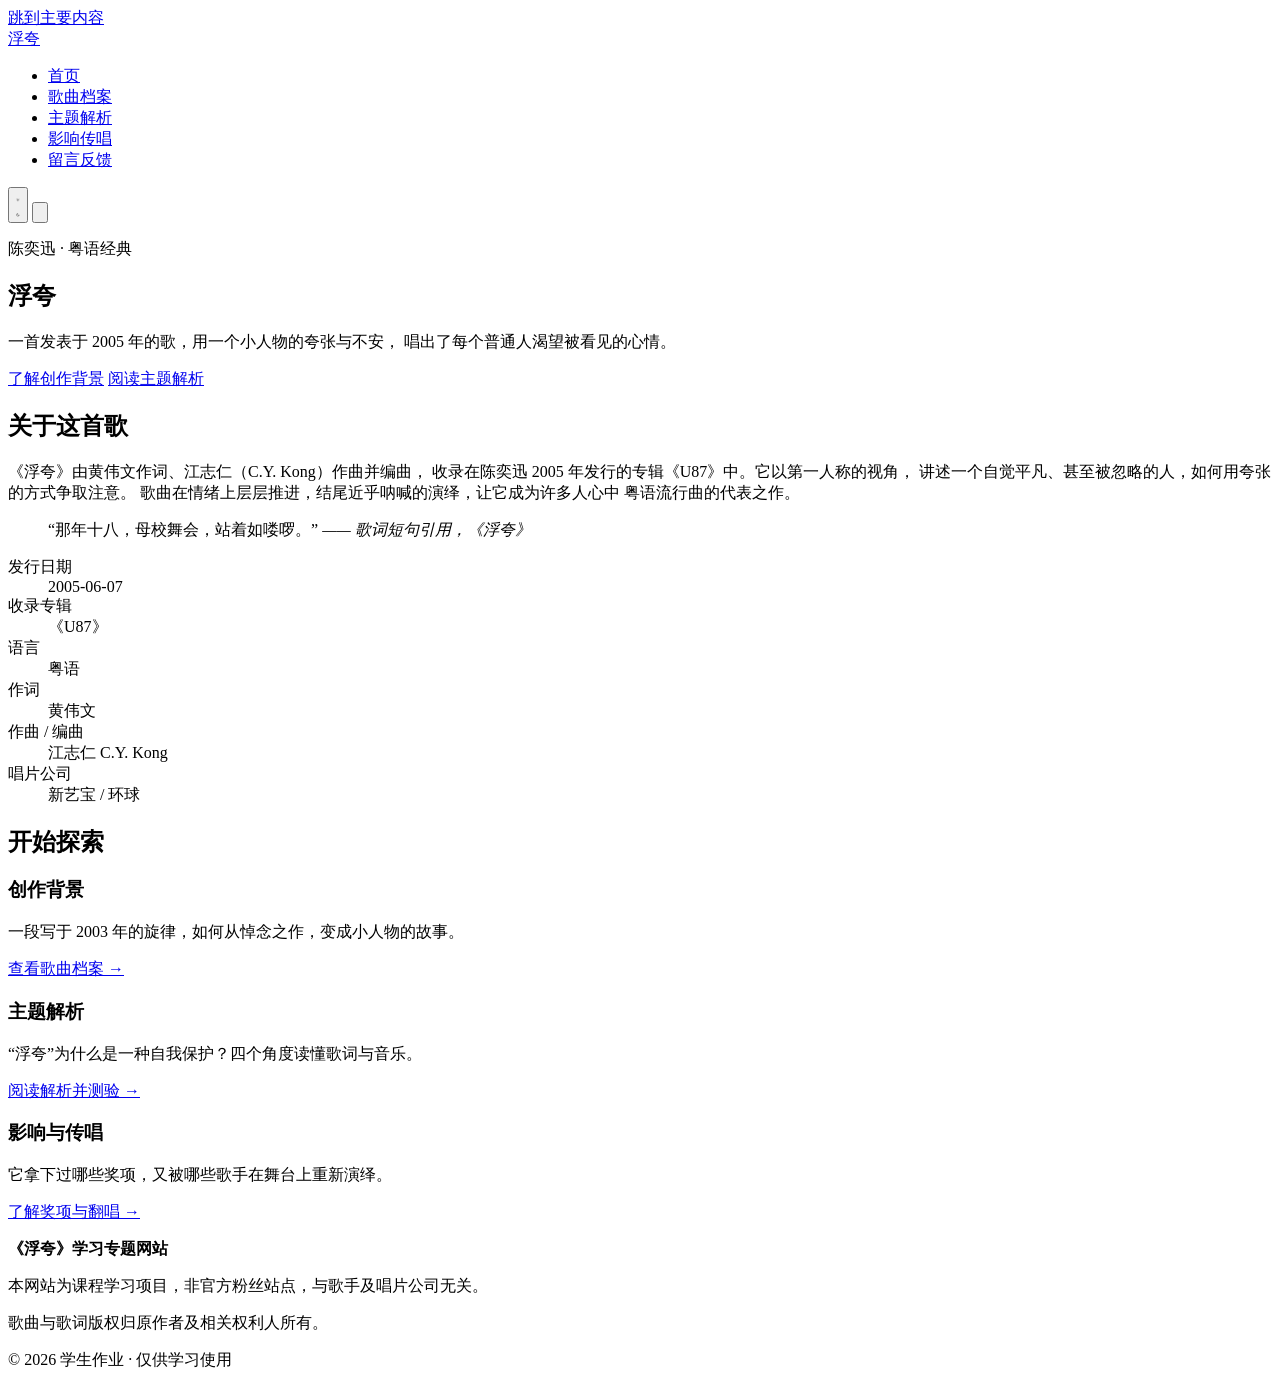
==== index.html @ 6de5d113 "feat: 五页语义化 HTML、可访问导航与联系表单" ====
<!DOCTYPE html>
<html lang="zh-CN" data-theme="dark">
<head>
  <meta charset="UTF-8" />
  <meta name="viewport" content="width=device-width, initial-scale=1.0" />
  <title>浮夸 · 陈奕迅 | 专题网站</title>
  <meta
    name="description"
    content="一个关于陈奕迅《浮夸》的专题网站：梳理歌曲的创作背景、主题解析、奖项与传唱，带交互小测验。"
  />
  <meta property="og:title" content="浮夸 · 陈奕迅专题网站" />
  <meta property="og:description" content="从创作背景到主题解析，读懂这首小人物的呐喊。" />
  <meta property="og:type" content="website" />

  <!-- 在渲染前确定主题，避免亮/暗切换闪烁 -->
  <script>
    (function () {
      try {
        var saved = localStorage.getItem("theme");
        var prefersLight = window.matchMedia("(prefers-color-scheme: light)").matches;
        var theme = saved || (prefersLight ? "light" : "dark");
        document.documentElement.setAttribute("data-theme", theme);
      } catch (e) {
        document.documentElement.setAttribute("data-theme", "dark");
      }
    })();
  </script>

  <link rel="stylesheet" href="css/styles.css" />
</head>
<body>
  <a class="skip-link" href="#main">跳到主要内容</a>

  <header class="site-header">
    <nav class="container nav-wrapper" aria-label="主导航">
      <a class="brand" href="index.html">浮<span>夸</span></a>

      <ul class="nav-list" id="nav-list">
        <li><a href="index.html" aria-current="page">首页</a></li>
        <li><a href="about.html">歌曲档案</a></li>
        <li><a href="analysis.html">主题解析</a></li>
        <li><a href="impact.html">影响传唱</a></li>
        <li><a href="contact.html">留言反馈</a></li>
      </ul>

      <div class="nav-actions">
        <button class="icon-btn" type="button" data-theme-toggle>
          <svg class="icon-sun" viewBox="0 0 24 24" fill="none" stroke="currentColor" stroke-width="2" aria-hidden="true">
            <circle cx="12" cy="12" r="4" />
            <path d="M12 2v2M12 20v2M4.9 4.9l1.4 1.4M17.7 17.7l1.4 1.4M2 12h2M20 12h2M4.9 19.1l1.4-1.4M17.7 6.3l1.4-1.4" />
          </svg>
          <svg class="icon-moon" viewBox="0 0 24 24" fill="none" stroke="currentColor" stroke-width="2" aria-hidden="true" hidden>
            <path d="M21 12.8A9 9 0 1 1 11.2 3 7 7 0 0 0 21 12.8z" />
          </svg>
        </button>

        <button class="icon-btn nav-toggle" type="button" data-nav-toggle
          aria-expanded="false" aria-controls="nav-list" aria-label="打开导航菜单">
          <svg viewBox="0 0 24 24" fill="none" stroke="currentColor" stroke-width="2" aria-hidden="true">
            <path d="M4 7h16M4 12h16M4 17h16" />
          </svg>
        </button>
      </div>
    </nav>
  </header>

  <main id="main">
    <section class="hero container">
      <p class="kicker">陈奕迅 · 粤语经典</p>
      <h1>浮夸</h1>
      <p class="subtitle">
        一首发表于 2005 年的歌，用一个小人物的夸张与不安，
        唱出了每个普通人渴望被看见的心情。
      </p>
      <div>
        <a class="btn btn--primary" href="about.html">了解创作背景</a>
        <a class="btn btn--ghost" href="analysis.html">阅读主题解析</a>
      </div>
    </section>

    <section class="section container">
      <h2>关于这首歌</h2>
      <p>
        《浮夸》由黄伟文作词、江志仁（C.Y. Kong）作曲并编曲，
        收录在陈奕迅 2005 年发行的专辑《U87》中。它以第一人称的视角，
        讲述一个自觉平凡、甚至被忽略的人，如何用夸张的方式争取注意。
        歌曲在情绪上层层推进，结尾近乎呐喊的演绎，让它成为许多人心中
        粤语流行曲的代表之作。
      </p>
      <blockquote>
        “那年十八，母校舞会，站着如喽啰。”
        <cite>—— 歌词短句引用，《浮夸》</cite>
      </blockquote>

      <dl class="meta-grid">
        <div class="meta-item">
          <dt>发行日期</dt>
          <dd>2005-06-07</dd>
        </div>
        <div class="meta-item">
          <dt>收录专辑</dt>
          <dd>《U87》</dd>
        </div>
        <div class="meta-item">
          <dt>语言</dt>
          <dd>粤语</dd>
        </div>
        <div class="meta-item">
          <dt>作词</dt>
          <dd>黄伟文</dd>
        </div>
        <div class="meta-item">
          <dt>作曲 / 编曲</dt>
          <dd>江志仁 C.Y. Kong</dd>
        </div>
        <div class="meta-item">
          <dt>唱片公司</dt>
          <dd>新艺宝 / 环球</dd>
        </div>
      </dl>
    </section>

    <section class="section container">
      <h2>开始探索</h2>
      <div class="cards">
        <article class="card">
          <h3>创作背景</h3>
          <p>一段写于 2003 年的旋律，如何从悼念之作，变成小人物的故事。</p>
          <a class="card-link" href="about.html">查看歌曲档案 →</a>
        </article>
        <article class="card">
          <h3>主题解析</h3>
          <p>“浮夸”为什么是一种自我保护？四个角度读懂歌词与音乐。</p>
          <a class="card-link" href="analysis.html">阅读解析并测验 →</a>
        </article>
        <article class="card">
          <h3>影响与传唱</h3>
          <p>它拿下过哪些奖项，又被哪些歌手在舞台上重新演绎。</p>
          <a class="card-link" href="impact.html">了解奖项与翻唱 →</a>
        </article>
      </div>
    </section>
  </main>

  <footer class="site-footer">
    <div class="container footer-grid">
      <div>
        <p><strong>《浮夸》学习专题网站</strong></p>
        <p>本网站为课程学习项目，非官方粉丝站点，与歌手及唱片公司无关。</p>
      </div>
      <div>
        <p>歌曲与歌词版权归原作者及相关权利人所有。</p>
        <p>© 2026 学生作业 · 仅供学习使用</p>
      </div>
    </div>
  </footer>

  <script src="js/main.js"></script>
</body>
</html>
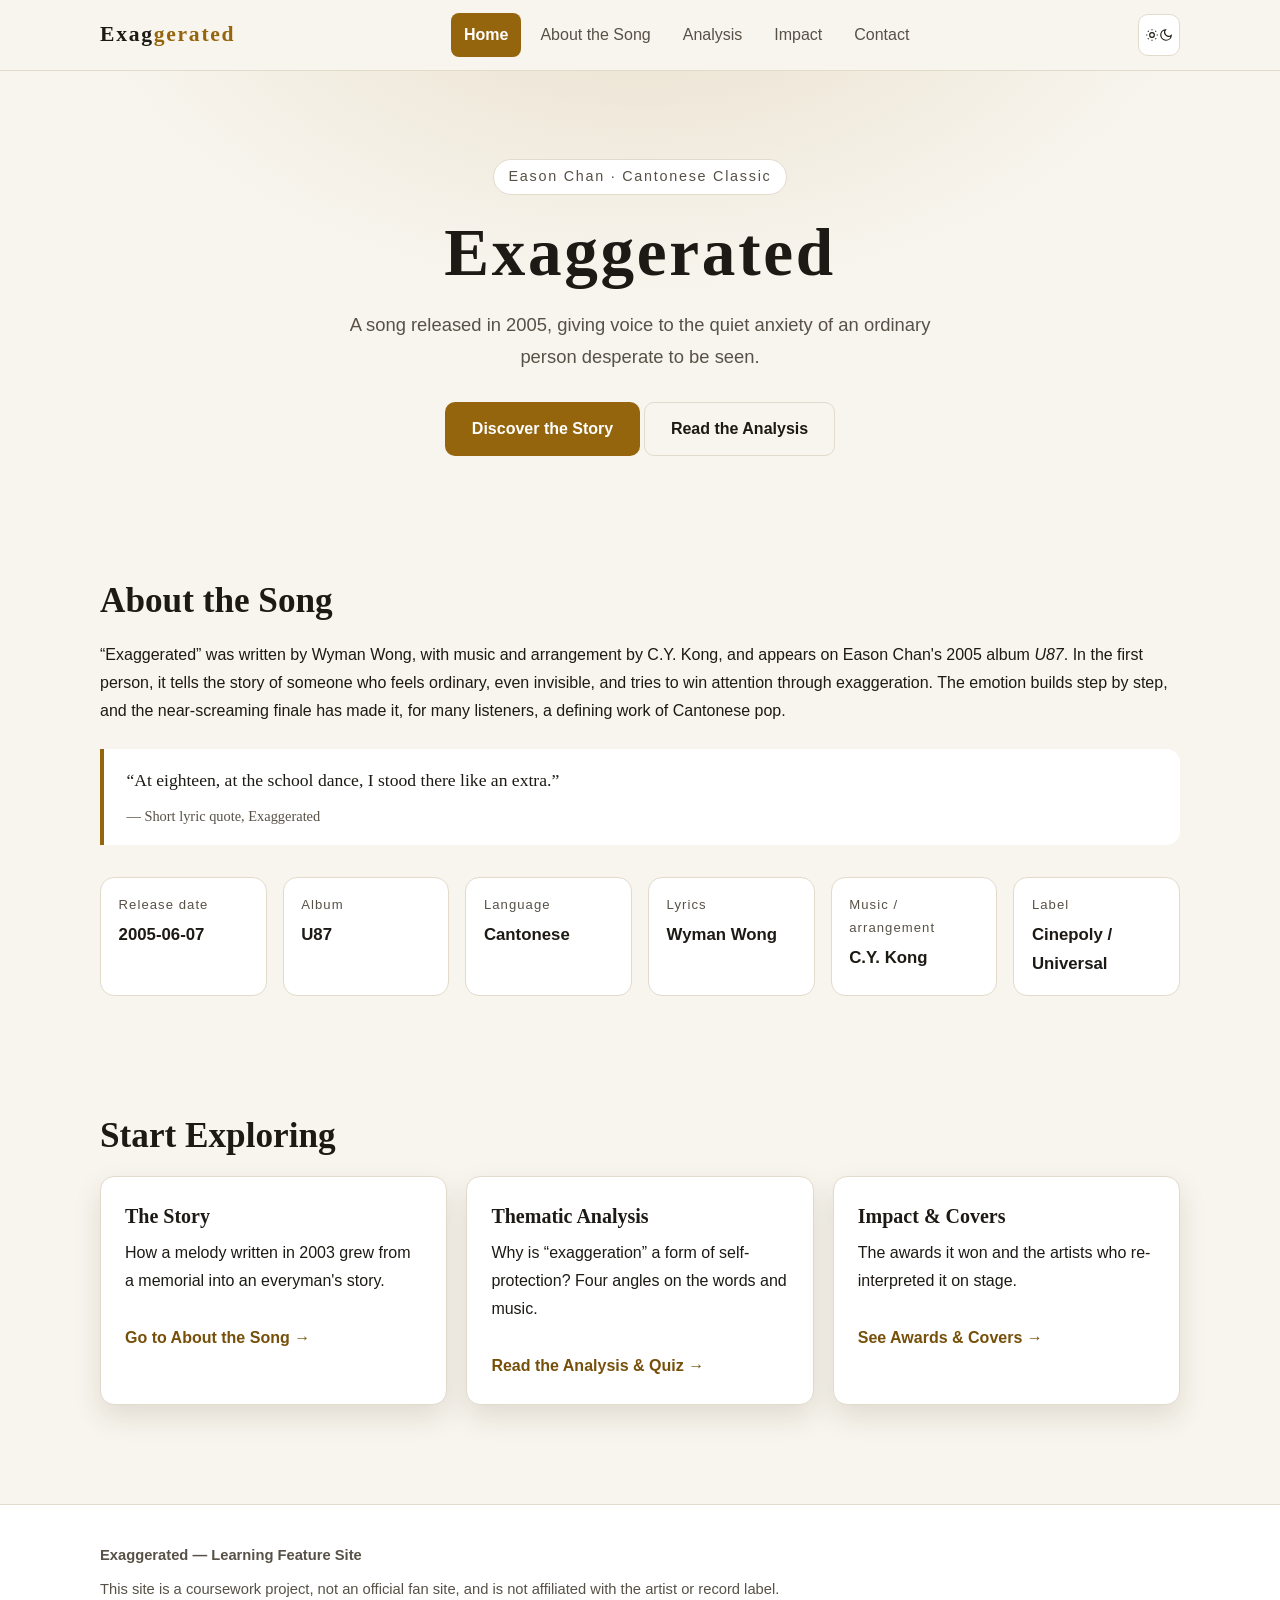
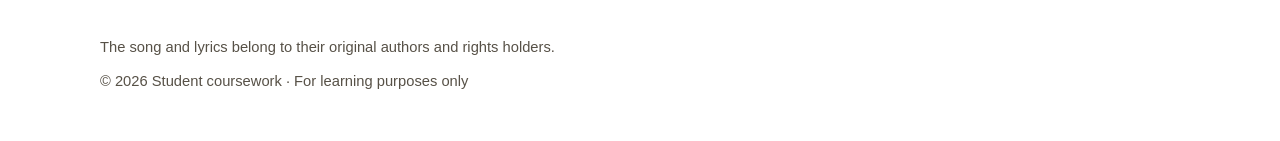
==== commit 9f8dca72: "feat: translate the entire site to English" ====
--- a/index.html
+++ b/index.html
@@ -1,18 +1,18 @@
 <!DOCTYPE html>
-<html lang="zh-CN" data-theme="dark">
+<html lang="en" data-theme="dark">
 <head>
   <meta charset="UTF-8" />
   <meta name="viewport" content="width=device-width, initial-scale=1.0" />
-  <title>浮夸 · 陈奕迅 | 专题网站</title>
+  <title>Exaggerated · Eason Chan | Feature Site</title>
   <meta
     name="description"
-    content="一个关于陈奕迅《浮夸》的专题网站：梳理歌曲的创作背景、主题解析、奖项与传唱，带交互小测验。"
+    content="A feature site about Eason Chan's 'Exaggerated': the story behind the song, thematic analysis, awards and covers, with an interactive quiz."
   />
-  <meta property="og:title" content="浮夸 · 陈奕迅专题网站" />
-  <meta property="og:description" content="从创作背景到主题解析，读懂这首小人物的呐喊。" />
+  <meta property="og:title" content="Exaggerated · An Eason Chan Feature" />
+  <meta property="og:description" content="From its origins to its themes, understand an everyman's cry." />
   <meta property="og:type" content="website" />
 
-  <!-- 在渲染前确定主题，避免亮/暗切换闪烁 -->
+  <!-- Set the theme before rendering to avoid a light/dark flash -->
   <script>
     (function () {
       try {
@@ -29,18 +29,18 @@
   <link rel="stylesheet" href="css/styles.css" />
 </head>
 <body>
-  <a class="skip-link" href="#main">跳到主要内容</a>
+  <a class="skip-link" href="#main">Skip to main content</a>
 
   <header class="site-header">
-    <nav class="container nav-wrapper" aria-label="主导航">
-      <a class="brand" href="index.html">浮<span>夸</span></a>
+    <nav class="container nav-wrapper" aria-label="Primary">
+      <a class="brand" href="index.html">Exag<span>gerated</span></a>
 
       <ul class="nav-list" id="nav-list">
-        <li><a href="index.html" aria-current="page">首页</a></li>
-        <li><a href="about.html">歌曲档案</a></li>
-        <li><a href="analysis.html">主题解析</a></li>
-        <li><a href="impact.html">影响传唱</a></li>
-        <li><a href="contact.html">留言反馈</a></li>
+        <li><a href="index.html" aria-current="page">Home</a></li>
+        <li><a href="about.html">About the Song</a></li>
+        <li><a href="analysis.html">Analysis</a></li>
+        <li><a href="impact.html">Impact</a></li>
+        <li><a href="contact.html">Contact</a></li>
       </ul>
 
       <div class="nav-actions">
@@ -55,7 +55,7 @@
         </button>
 
         <button class="icon-btn nav-toggle" type="button" data-nav-toggle
-          aria-expanded="false" aria-controls="nav-list" aria-label="打开导航菜单">
+          aria-expanded="false" aria-controls="nav-list" aria-label="Open navigation menu">
           <svg viewBox="0 0 24 24" fill="none" stroke="currentColor" stroke-width="2" aria-hidden="true">
             <path d="M4 7h16M4 12h16M4 17h16" />
           </svg>
@@ -66,77 +66,78 @@
 
   <main id="main">
     <section class="hero container">
-      <p class="kicker">陈奕迅 · 粤语经典</p>
-      <h1>浮夸</h1>
+      <p class="kicker">Eason Chan · Cantonese Classic</p>
+      <h1>Exaggerated</h1>
       <p class="subtitle">
-        一首发表于 2005 年的歌，用一个小人物的夸张与不安，
-        唱出了每个普通人渴望被看见的心情。
+        A song released in 2005, giving voice to the quiet anxiety of an
+        ordinary person desperate to be seen.
       </p>
       <div>
-        <a class="btn btn--primary" href="about.html">了解创作背景</a>
-        <a class="btn btn--ghost" href="analysis.html">阅读主题解析</a>
+        <a class="btn btn--primary" href="about.html">Discover the Story</a>
+        <a class="btn btn--ghost" href="analysis.html">Read the Analysis</a>
       </div>
     </section>
 
     <section class="section container">
-      <h2>关于这首歌</h2>
+      <h2>About the Song</h2>
       <p>
-        《浮夸》由黄伟文作词、江志仁（C.Y. Kong）作曲并编曲，
-        收录在陈奕迅 2005 年发行的专辑《U87》中。它以第一人称的视角，
-        讲述一个自觉平凡、甚至被忽略的人，如何用夸张的方式争取注意。
-        歌曲在情绪上层层推进，结尾近乎呐喊的演绎，让它成为许多人心中
-        粤语流行曲的代表之作。
+        “Exaggerated” was written by Wyman Wong, with music and arrangement by
+        C.Y. Kong, and appears on Eason Chan's 2005 album <em>U87</em>. In the
+        first person, it tells the story of someone who feels ordinary, even
+        invisible, and tries to win attention through exaggeration. The emotion
+        builds step by step, and the near-screaming finale has made it, for many
+        listeners, a defining work of Cantonese pop.
       </p>
       <blockquote>
-        “那年十八，母校舞会，站着如喽啰。”
-        <cite>—— 歌词短句引用，《浮夸》</cite>
+        “At eighteen, at the school dance, I stood there like an extra.”
+        <cite>— Short lyric quote, Exaggerated</cite>
       </blockquote>
 
       <dl class="meta-grid">
         <div class="meta-item">
-          <dt>发行日期</dt>
+          <dt>Release date</dt>
           <dd>2005-06-07</dd>
         </div>
         <div class="meta-item">
-          <dt>收录专辑</dt>
-          <dd>《U87》</dd>
+          <dt>Album</dt>
+          <dd>U87</dd>
         </div>
         <div class="meta-item">
-          <dt>语言</dt>
-          <dd>粤语</dd>
+          <dt>Language</dt>
+          <dd>Cantonese</dd>
         </div>
         <div class="meta-item">
-          <dt>作词</dt>
-          <dd>黄伟文</dd>
+          <dt>Lyrics</dt>
+          <dd>Wyman Wong</dd>
         </div>
         <div class="meta-item">
-          <dt>作曲 / 编曲</dt>
-          <dd>江志仁 C.Y. Kong</dd>
+          <dt>Music / arrangement</dt>
+          <dd>C.Y. Kong</dd>
         </div>
         <div class="meta-item">
-          <dt>唱片公司</dt>
-          <dd>新艺宝 / 环球</dd>
+          <dt>Label</dt>
+          <dd>Cinepoly / Universal</dd>
         </div>
       </dl>
     </section>
 
     <section class="section container">
-      <h2>开始探索</h2>
+      <h2>Start Exploring</h2>
       <div class="cards">
         <article class="card">
-          <h3>创作背景</h3>
-          <p>一段写于 2003 年的旋律，如何从悼念之作，变成小人物的故事。</p>
-          <a class="card-link" href="about.html">查看歌曲档案 →</a>
+          <h3>The Story</h3>
+          <p>How a melody written in 2003 grew from a memorial into an everyman's story.</p>
+          <a class="card-link" href="about.html">Go to About the Song →</a>
         </article>
         <article class="card">
-          <h3>主题解析</h3>
-          <p>“浮夸”为什么是一种自我保护？四个角度读懂歌词与音乐。</p>
-          <a class="card-link" href="analysis.html">阅读解析并测验 →</a>
+          <h3>Thematic Analysis</h3>
+          <p>Why is “exaggeration” a form of self-protection? Four angles on the words and music.</p>
+          <a class="card-link" href="analysis.html">Read the Analysis &amp; Quiz →</a>
         </article>
         <article class="card">
-          <h3>影响与传唱</h3>
-          <p>它拿下过哪些奖项，又被哪些歌手在舞台上重新演绎。</p>
-          <a class="card-link" href="impact.html">了解奖项与翻唱 →</a>
+          <h3>Impact &amp; Covers</h3>
+          <p>The awards it won and the artists who re-interpreted it on stage.</p>
+          <a class="card-link" href="impact.html">See Awards &amp; Covers →</a>
         </article>
       </div>
     </section>
@@ -145,12 +146,12 @@
   <footer class="site-footer">
     <div class="container footer-grid">
       <div>
-        <p><strong>《浮夸》学习专题网站</strong></p>
-        <p>本网站为课程学习项目，非官方粉丝站点，与歌手及唱片公司无关。</p>
+        <p><strong>Exaggerated — Learning Feature Site</strong></p>
+        <p>This site is a coursework project, not an official fan site, and is not affiliated with the artist or record label.</p>
       </div>
       <div>
-        <p>歌曲与歌词版权归原作者及相关权利人所有。</p>
-        <p>© 2026 学生作业 · 仅供学习使用</p>
+        <p>The song and lyrics belong to their original authors and rights holders.</p>
+        <p>© 2026 Student coursework · For learning purposes only</p>
       </div>
     </div>
   </footer>
--- a/css/styles.css
+++ b/css/styles.css
@@ -0,0 +1,748 @@
+/* =========================================================
+   Exaggerated Feature Site — Site-wide styles
+   Stage spotlight look, with light/dark themes and mobile-first layout
+   ========================================================= */
+
+/* ---------- Design tokens: dark theme (default, stage feel) ---------- */
+:root {
+  --bg: #0e0e14;
+  --surface: #17171f;
+  --surface-2: #20202b;
+  --text: #ede9e0;
+  --text-muted: #b3aea2;
+  --border: #2d2d3a;
+  --accent: #f0c15a;
+  --accent-strong: #f6d383;
+  --accent-on: #1c1502;
+  --danger: #ff8585;
+  --success: #83d6a0;
+  --spot-glow: rgba(240, 193, 90, 0.22);
+  --shadow: 0 12px 32px rgba(0, 0, 0, 0.45);
+
+  --font-serif: Georgia, "Times New Roman", serif;
+  --font-sans: -apple-system, BlinkMacSystemFont, "Segoe UI", Roboto,
+    Helvetica, Arial, sans-serif;
+
+  --radius: 14px;
+  --maxw: 1080px;
+}
+
+/* ---------- Light theme ---------- */
+[data-theme="light"] {
+  --bg: #f8f5ee;
+  --surface: #ffffff;
+  --surface-2: #f1ece1;
+  --text: #1d1a15;
+  --text-muted: #575147;
+  --border: #e2dacb;
+  --accent: #94650c;
+  --accent-strong: #76500a;
+  --accent-on: #ffffff;
+  --danger: #b3261e;
+  --success: #1e6b3a;
+  --spot-glow: rgba(148, 101, 12, 0.16);
+  --shadow: 0 12px 28px rgba(60, 45, 10, 0.12);
+}
+
+/* ---------- Base reset ---------- */
+*,
+*::before,
+*::after {
+  box-sizing: border-box;
+}
+
+html {
+  scroll-behavior: smooth;
+}
+
+body {
+  margin: 0;
+  font-family: var(--font-sans);
+  font-size: 1rem;
+  line-height: 1.75;
+  color: var(--text);
+  background-color: var(--bg);
+  -webkit-font-smoothing: antialiased;
+  transition: background-color 0.3s ease, color 0.3s ease;
+}
+
+img,
+svg {
+  max-width: 100%;
+  display: block;
+}
+
+h1,
+h2,
+h3 {
+  font-family: var(--font-serif);
+  line-height: 1.25;
+  color: var(--text);
+  margin: 0 0 0.5em;
+}
+
+h1 {
+  font-size: clamp(2.4rem, 7vw, 4.2rem);
+  letter-spacing: 0.04em;
+}
+
+h2 {
+  font-size: clamp(1.6rem, 4vw, 2.2rem);
+}
+
+h3 {
+  font-size: 1.25rem;
+}
+
+p {
+  margin: 0 0 1em;
+}
+
+a {
+  color: var(--accent-strong);
+  text-decoration: none;
+}
+
+a:hover {
+  text-decoration: underline;
+}
+
+/* Keep keyboard focus clearly visible (accessibility) */
+:focus-visible {
+  outline: 3px solid var(--accent);
+  outline-offset: 2px;
+  border-radius: 4px;
+}
+
+/* Text intended only for screen readers */
+.visually-hidden {
+  position: absolute;
+  width: 1px;
+  height: 1px;
+  padding: 0;
+  margin: -1px;
+  overflow: hidden;
+  clip: rect(0 0 0 0);
+  white-space: nowrap;
+  border: 0;
+}
+
+/* ---------- Skip link ---------- */
+.skip-link {
+  position: absolute;
+  left: 1rem;
+  top: -3rem;
+  z-index: 100;
+  padding: 0.6rem 1rem;
+  background: var(--accent);
+  color: var(--accent-on);
+  border-radius: 0 0 8px 8px;
+  font-weight: 700;
+  transition: top 0.2s ease;
+}
+
+.skip-link:focus {
+  top: 0;
+}
+
+/* ---------- Layout container ---------- */
+.container {
+  width: min(100% - 2.5rem, var(--maxw));
+  margin-inline: auto;
+}
+
+.section {
+  padding: 3.2rem 0;
+}
+
+.section--tight {
+  padding: 2rem 0;
+}
+
+/* ---------- Header and navigation ---------- */
+.site-header {
+  position: sticky;
+  top: 0;
+  z-index: 50;
+  background: color-mix(in srgb, var(--bg) 86%, transparent);
+  backdrop-filter: blur(10px);
+  border-bottom: 1px solid var(--border);
+}
+
+.nav-wrapper {
+  display: flex;
+  align-items: center;
+  justify-content: space-between;
+  gap: 1rem;
+  padding-block: 0.8rem;
+}
+
+.brand {
+  font-family: var(--font-serif);
+  font-size: 1.35rem;
+  font-weight: 700;
+  letter-spacing: 0.08em;
+  color: var(--text);
+}
+
+.brand:hover {
+  text-decoration: none;
+}
+
+.brand span {
+  color: var(--accent);
+}
+
+.nav-list {
+  display: flex;
+  align-items: center;
+  gap: 0.4rem;
+  list-style: none;
+  margin: 0;
+  padding: 0;
+}
+
+.nav-list a {
+  display: block;
+  padding: 0.5rem 0.8rem;
+  border-radius: 8px;
+  color: var(--text-muted);
+  font-weight: 500;
+}
+
+.nav-list a:hover {
+  color: var(--text);
+  background: var(--surface-2);
+  text-decoration: none;
+}
+
+.nav-list a[aria-current="page"] {
+  color: var(--accent-on);
+  background: var(--accent);
+  font-weight: 700;
+}
+
+/* Action area on the right of the navigation bar */
+.nav-actions {
+  display: flex;
+  align-items: center;
+  gap: 0.5rem;
+}
+
+.icon-btn {
+  display: inline-flex;
+  align-items: center;
+  justify-content: center;
+  width: 42px;
+  height: 42px;
+  border: 1px solid var(--border);
+  border-radius: 10px;
+  background: var(--surface);
+  color: var(--text);
+  cursor: pointer;
+}
+
+.icon-btn:hover {
+  background: var(--surface-2);
+}
+
+.icon-btn svg {
+  width: 20px;
+  height: 20px;
+}
+
+/* Hamburger button: hidden by default, shown on mobile */
+.nav-toggle {
+  display: none;
+}
+
+/* ---------- Hero + spotlight ---------- */
+.hero {
+  position: relative;
+  overflow: hidden;
+  padding: 5.5rem 0 4.5rem;
+  text-align: center;
+}
+
+/* Spotlight glow */
+.hero::before {
+  content: "";
+  position: absolute;
+  inset: -30% -10% auto;
+  height: 90%;
+  background: radial-gradient(
+    ellipse at 50% 0%,
+    var(--spot-glow) 0%,
+    transparent 62%
+  );
+  pointer-events: none;
+}
+
+.hero > * {
+  position: relative;
+}
+
+.hero .kicker {
+  display: inline-block;
+  margin-bottom: 1rem;
+  padding: 0.3rem 0.9rem;
+  border: 1px solid var(--border);
+  border-radius: 999px;
+  color: var(--text-muted);
+  font-size: 0.9rem;
+  letter-spacing: 0.12em;
+  background: var(--surface);
+}
+
+.hero h1 {
+  margin-bottom: 0.2em;
+}
+
+.hero .subtitle {
+  max-width: 640px;
+  margin: 0 auto 1.8rem;
+  font-size: 1.15rem;
+  color: var(--text-muted);
+}
+
+/* Page header for ordinary pages (not the home page) */
+.page-head {
+  padding: 3.2rem 0 1.6rem;
+  text-align: center;
+}
+
+.page-head .kicker {
+  color: var(--accent);
+  letter-spacing: 0.18em;
+  font-size: 0.85rem;
+  text-transform: uppercase;
+}
+
+/* ---------- Buttons ---------- */
+.btn {
+  display: inline-block;
+  padding: 0.75rem 1.6rem;
+  border-radius: 10px;
+  border: 1px solid transparent;
+  font-weight: 700;
+  font-size: 1rem;
+  cursor: pointer;
+  transition: transform 0.15s ease, background-color 0.2s ease;
+}
+
+.btn:hover {
+  text-decoration: none;
+  transform: translateY(-2px);
+}
+
+.btn--primary {
+  background: var(--accent);
+  color: var(--accent-on);
+}
+
+.btn--ghost {
+  background: transparent;
+  color: var(--text);
+  border-color: var(--border);
+}
+
+.btn--ghost:hover {
+  background: var(--surface-2);
+}
+
+/* ---------- Card grid ---------- */
+.cards {
+  display: grid;
+  grid-template-columns: repeat(auto-fit, minmax(240px, 1fr));
+  gap: 1.2rem;
+}
+
+.card {
+  background: var(--surface);
+  border: 1px solid var(--border);
+  border-radius: var(--radius);
+  padding: 1.5rem;
+  box-shadow: var(--shadow);
+}
+
+.card h3 {
+  margin-top: 0.2rem;
+}
+
+.card p:last-child {
+  margin-bottom: 0;
+}
+
+.card-link {
+  display: inline-block;
+  margin-top: 0.8rem;
+  font-weight: 700;
+}
+
+/* Definition-list overview grid on the home page */
+.meta-grid {
+  display: grid;
+  grid-template-columns: repeat(auto-fit, minmax(150px, 1fr));
+  gap: 1rem;
+  margin-top: 2rem;
+}
+
+.meta-item {
+  background: var(--surface);
+  border: 1px solid var(--border);
+  border-radius: var(--radius);
+  padding: 1rem 1.1rem;
+  text-align: left;
+}
+
+.meta-item dt {
+  font-size: 0.82rem;
+  color: var(--text-muted);
+  letter-spacing: 0.08em;
+}
+
+.meta-item dd {
+  margin: 0.2rem 0 0;
+  font-weight: 700;
+  font-size: 1.05rem;
+}
+
+/* ---------- Information tables ---------- */
+.table-wrap {
+  overflow-x: auto;
+  border: 1px solid var(--border);
+  border-radius: var(--radius);
+}
+
+table {
+  width: 100%;
+  border-collapse: collapse;
+  background: var(--surface);
+  text-align: left;
+  min-width: 420px;
+}
+
+caption {
+  padding: 1rem;
+  font-weight: 700;
+  text-align: left;
+}
+
+th,
+td {
+  padding: 0.85rem 1rem;
+  border-top: 1px solid var(--border);
+  vertical-align: top;
+}
+
+th {
+  width: 32%;
+  color: var(--text-muted);
+  font-weight: 600;
+}
+
+/* ---------- Timeline ---------- */
+.timeline {
+  list-style: none;
+  margin: 0;
+  padding: 0 0 0 1.8rem;
+  border-left: 2px solid var(--border);
+}
+
+.timeline li {
+  position: relative;
+  padding: 0 0 1.8rem 0.8rem;
+}
+
+.timeline li::before {
+  content: "";
+  position: absolute;
+  left: -2.32rem;
+  top: 0.45rem;
+  width: 12px;
+  height: 12px;
+  border-radius: 50%;
+  background: var(--accent);
+  box-shadow: 0 0 0 4px var(--bg);
+}
+
+.timeline time {
+  display: block;
+  font-weight: 700;
+  color: var(--accent);
+  font-family: var(--font-serif);
+}
+
+/* ---------- Blockquotes ---------- */
+blockquote {
+  margin: 1.5rem 0;
+  padding: 1rem 1.4rem;
+  border-left: 4px solid var(--accent);
+  background: var(--surface);
+  border-radius: 0 var(--radius) var(--radius) 0;
+  font-family: var(--font-serif);
+  font-size: 1.1rem;
+}
+
+blockquote cite {
+  display: block;
+  margin-top: 0.5rem;
+  font-size: 0.9rem;
+  color: var(--text-muted);
+  font-style: normal;
+}
+
+/* ---------- Accordion ---------- */
+.accordion {
+  display: grid;
+  gap: 0.8rem;
+}
+
+.acc-item {
+  border: 1px solid var(--border);
+  border-radius: var(--radius);
+  background: var(--surface);
+  overflow: hidden;
+}
+
+.acc-trigger {
+  width: 100%;
+  display: flex;
+  align-items: center;
+  justify-content: space-between;
+  gap: 1rem;
+  padding: 1.1rem 1.3rem;
+  border: 0;
+  background: transparent;
+  color: var(--text);
+  font: inherit;
+  font-weight: 700;
+  text-align: left;
+  cursor: pointer;
+}
+
+.acc-trigger .chevron {
+  flex: none;
+  transition: transform 0.25s ease;
+}
+
+.acc-trigger[aria-expanded="true"] .chevron {
+  transform: rotate(180deg);
+}
+
+.acc-panel {
+  padding: 0 1.3rem;
+  max-height: 0;
+  overflow: hidden;
+  transition: max-height 0.3s ease, padding 0.3s ease;
+}
+
+.acc-trigger[aria-expanded="true"] + .acc-panel {
+  padding: 0 1.3rem 1.3rem;
+}
+
+/* ---------- Quiz ---------- */
+.quiz {
+  background: var(--surface);
+  border: 1px solid var(--border);
+  border-radius: var(--radius);
+  padding: 1.6rem;
+  box-shadow: var(--shadow);
+}
+
+.quiz-question {
+  margin-bottom: 1.4rem;
+}
+
+.quiz-question fieldset {
+  border: 0;
+  padding: 0;
+  margin: 0;
+}
+
+.quiz-question legend {
+  font-weight: 700;
+  margin-bottom: 0.6rem;
+}
+
+.quiz-option {
+  display: flex;
+  align-items: center;
+  gap: 0.6rem;
+  padding: 0.55rem 0.8rem;
+  border: 1px solid var(--border);
+  border-radius: 10px;
+  margin-bottom: 0.5rem;
+  cursor: pointer;
+  background: var(--surface-2);
+}
+
+.quiz-option:hover {
+  border-color: var(--accent);
+}
+
+.quiz-result {
+  margin-top: 1rem;
+  padding: 1rem 1.2rem;
+  border-radius: 10px;
+  font-weight: 700;
+  display: none;
+}
+
+.quiz-result.show {
+  display: block;
+}
+
+.quiz-result--ok {
+  background: color-mix(in srgb, var(--success) 18%, transparent);
+  color: var(--success);
+}
+
+.quiz-result--bad {
+  background: color-mix(in srgb, var(--danger) 18%, transparent);
+  color: var(--danger);
+}
+
+/* ---------- Forms ---------- */
+.form {
+  background: var(--surface);
+  border: 1px solid var(--border);
+  border-radius: var(--radius);
+  padding: 1.8rem;
+  box-shadow: var(--shadow);
+}
+
+.form-row {
+  margin-bottom: 1.3rem;
+}
+
+.form-row label {
+  display: block;
+  font-weight: 700;
+  margin-bottom: 0.4rem;
+}
+
+.form-row input,
+.form-row textarea {
+  width: 100%;
+  padding: 0.75rem 0.9rem;
+  border: 1px solid var(--border);
+  border-radius: 10px;
+  background: var(--surface-2);
+  color: var(--text);
+  font: inherit;
+}
+
+.form-row input:focus,
+.form-row textarea:focus {
+  border-color: var(--accent);
+  outline: none;
+}
+
+.form-row textarea {
+  min-height: 130px;
+  resize: vertical;
+}
+
+.field-error {
+  display: none;
+  margin-top: 0.4rem;
+  color: var(--danger);
+  font-size: 0.9rem;
+  font-weight: 600;
+}
+
+.form-row.invalid .field-error {
+  display: block;
+}
+
+.form-row.invalid input,
+.form-row.invalid textarea {
+  border-color: var(--danger);
+}
+
+.form-status {
+  margin-top: 1rem;
+  padding: 0.9rem 1.1rem;
+  border-radius: 10px;
+  font-weight: 700;
+  display: none;
+}
+
+.form-status.show {
+  display: block;
+}
+
+.form-status--ok {
+  background: color-mix(in srgb, var(--success) 18%, transparent);
+  color: var(--success);
+}
+
+/* ---------- Footer ---------- */
+.site-footer {
+  border-top: 1px solid var(--border);
+  background: var(--surface);
+  padding: 2.4rem 0;
+  margin-top: 3rem;
+  color: var(--text-muted);
+  font-size: 0.92rem;
+}
+
+.footer-grid {
+  display: flex;
+  flex-wrap: wrap;
+  justify-content: space-between;
+  gap: 1.5rem;
+}
+
+.site-footer p {
+  margin-bottom: 0.5rem;
+}
+
+/* ---------- Responsive: tablet / phone ---------- */
+@media (max-width: 760px) {
+  .nav-toggle {
+    display: inline-flex;
+  }
+
+  .nav-list {
+    position: absolute;
+    left: 0;
+    right: 0;
+    top: 100%;
+    flex-direction: column;
+    align-items: stretch;
+    gap: 0.2rem;
+    padding: 0.8rem 1.2rem 1.2rem;
+    background: var(--bg);
+    border-bottom: 1px solid var(--border);
+    display: none;
+  }
+
+  .nav-list.open {
+    display: flex;
+  }
+
+  .nav-list a {
+    padding: 0.8rem 1rem;
+  }
+
+  .hero {
+    padding: 3.8rem 0 3rem;
+  }
+
+  .section {
+    padding: 2.4rem 0;
+  }
+}
+
+/* Respect the user's preference for reduced motion */
+@media (prefers-reduced-motion: reduce) {
+  *,
+  *::before,
+  *::after {
+    animation-duration: 0.01ms !important;
+    transition-duration: 0.01ms !important;
+    scroll-behavior: auto !important;
+  }
+}
